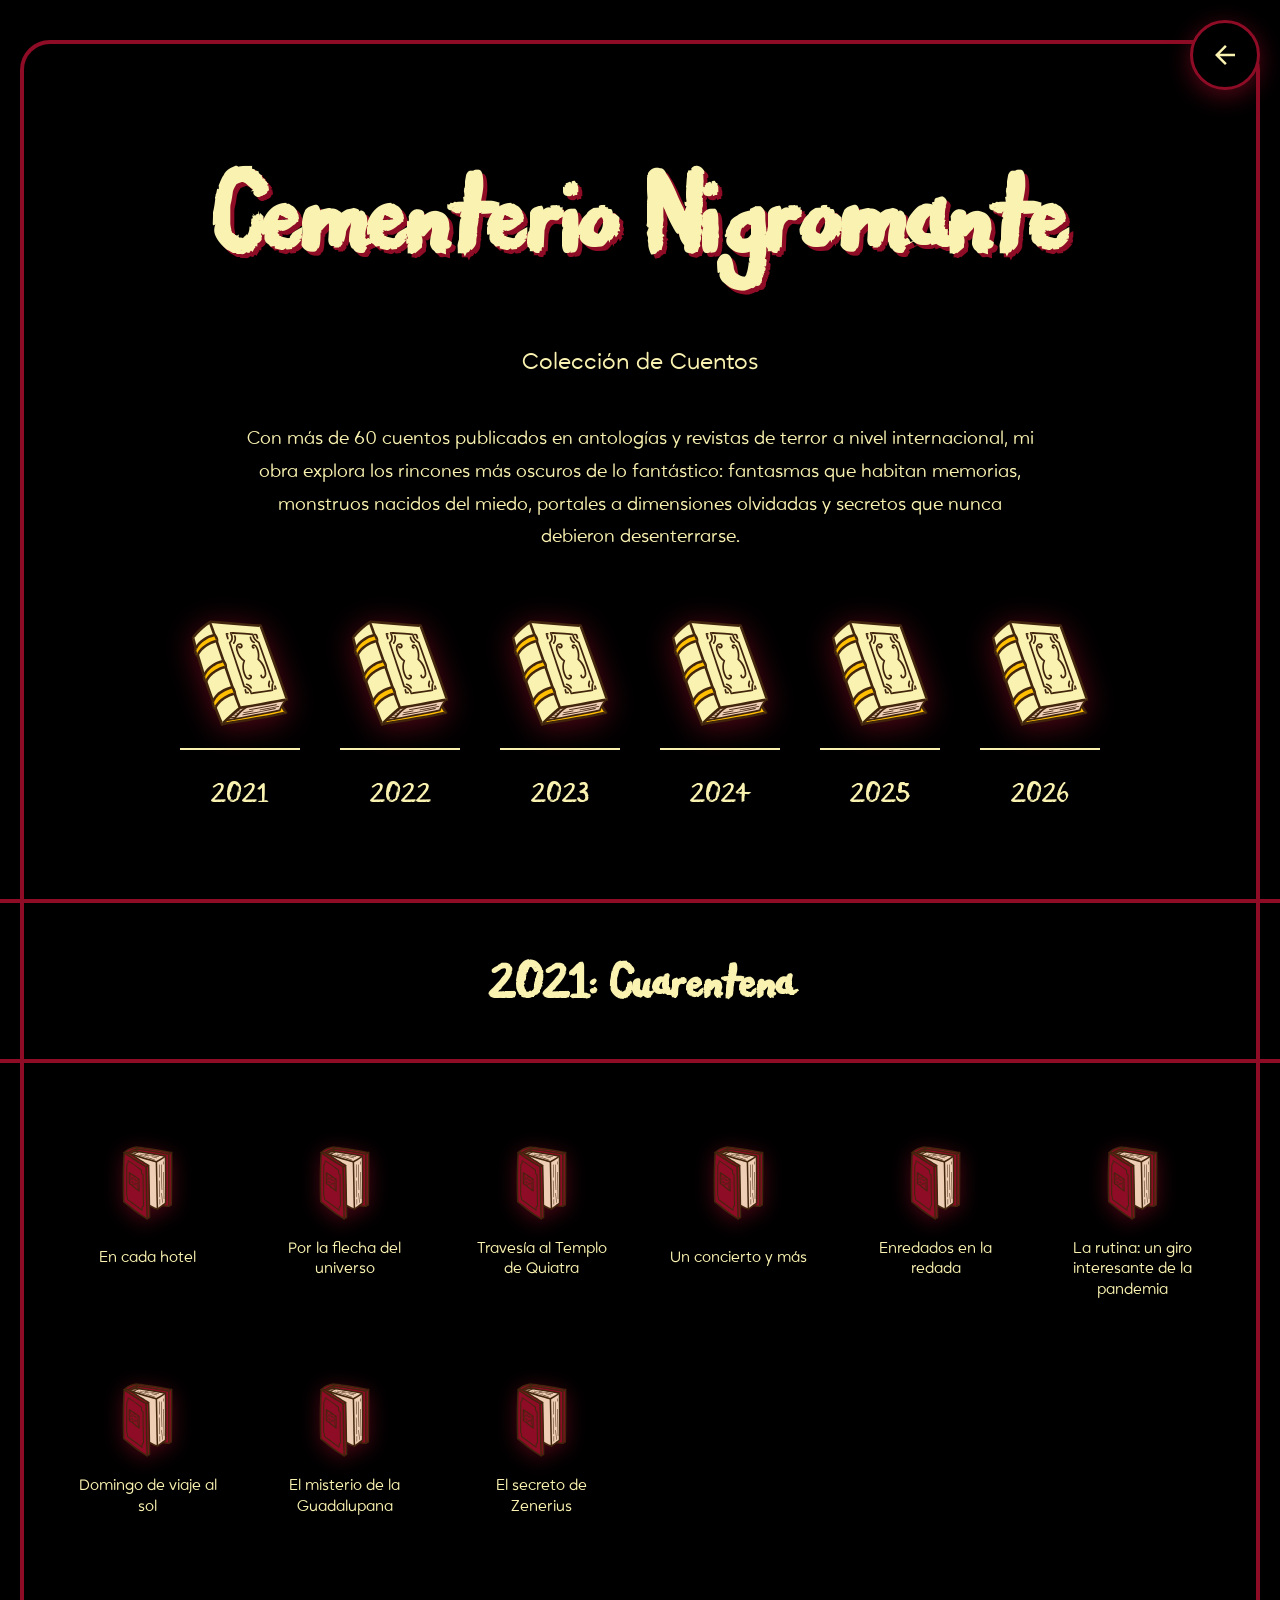
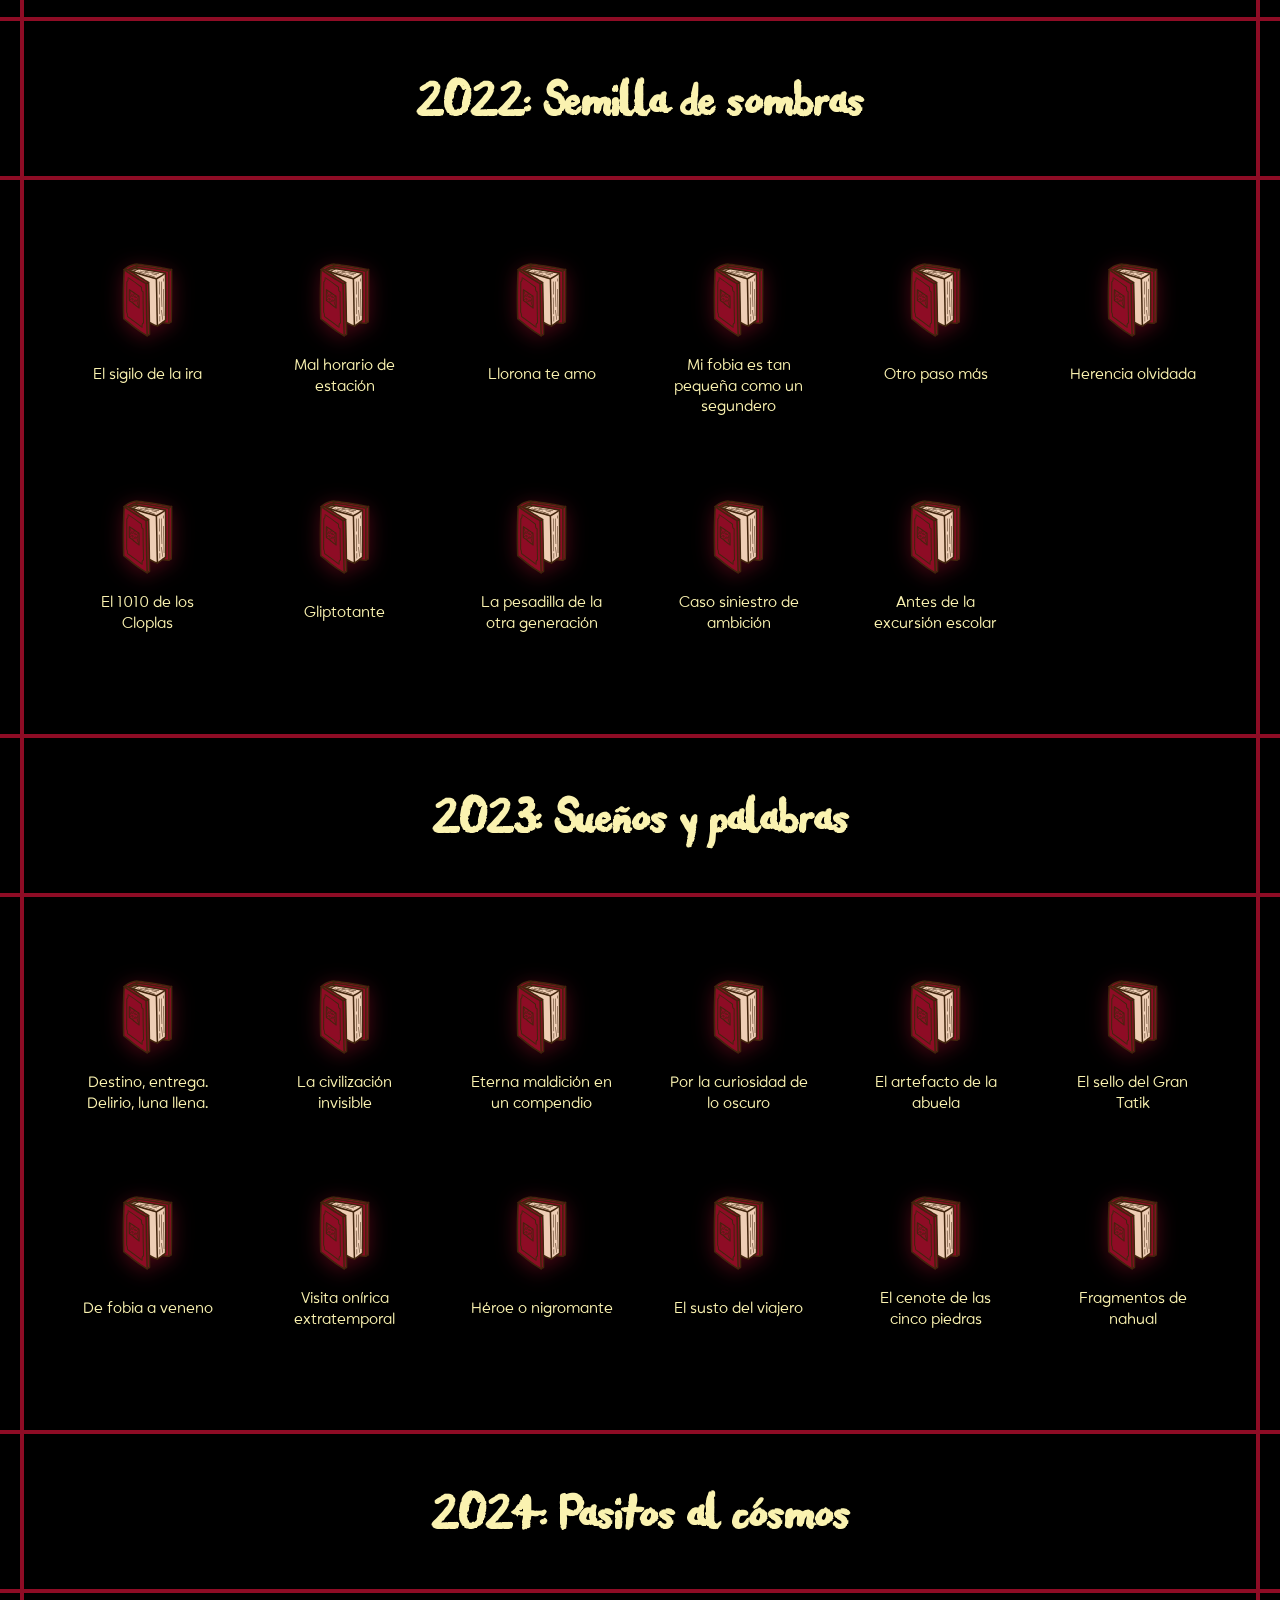
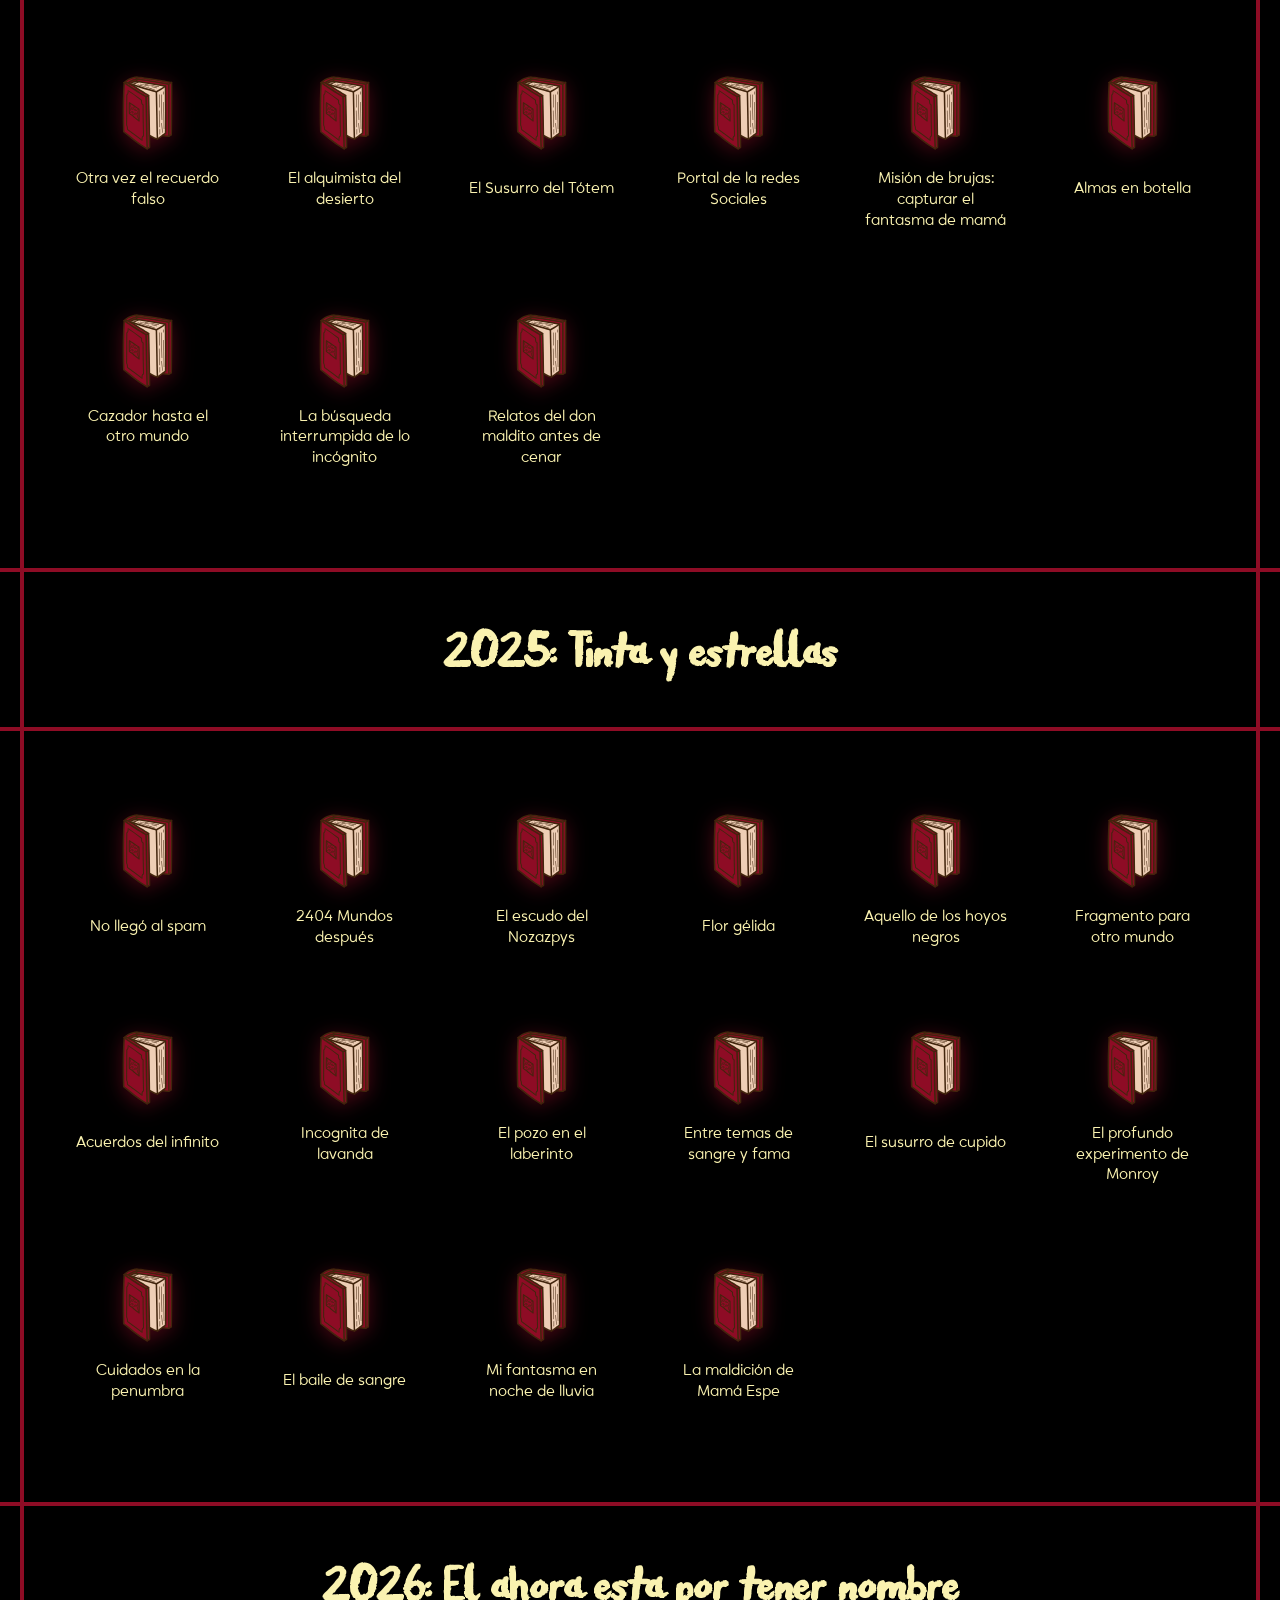
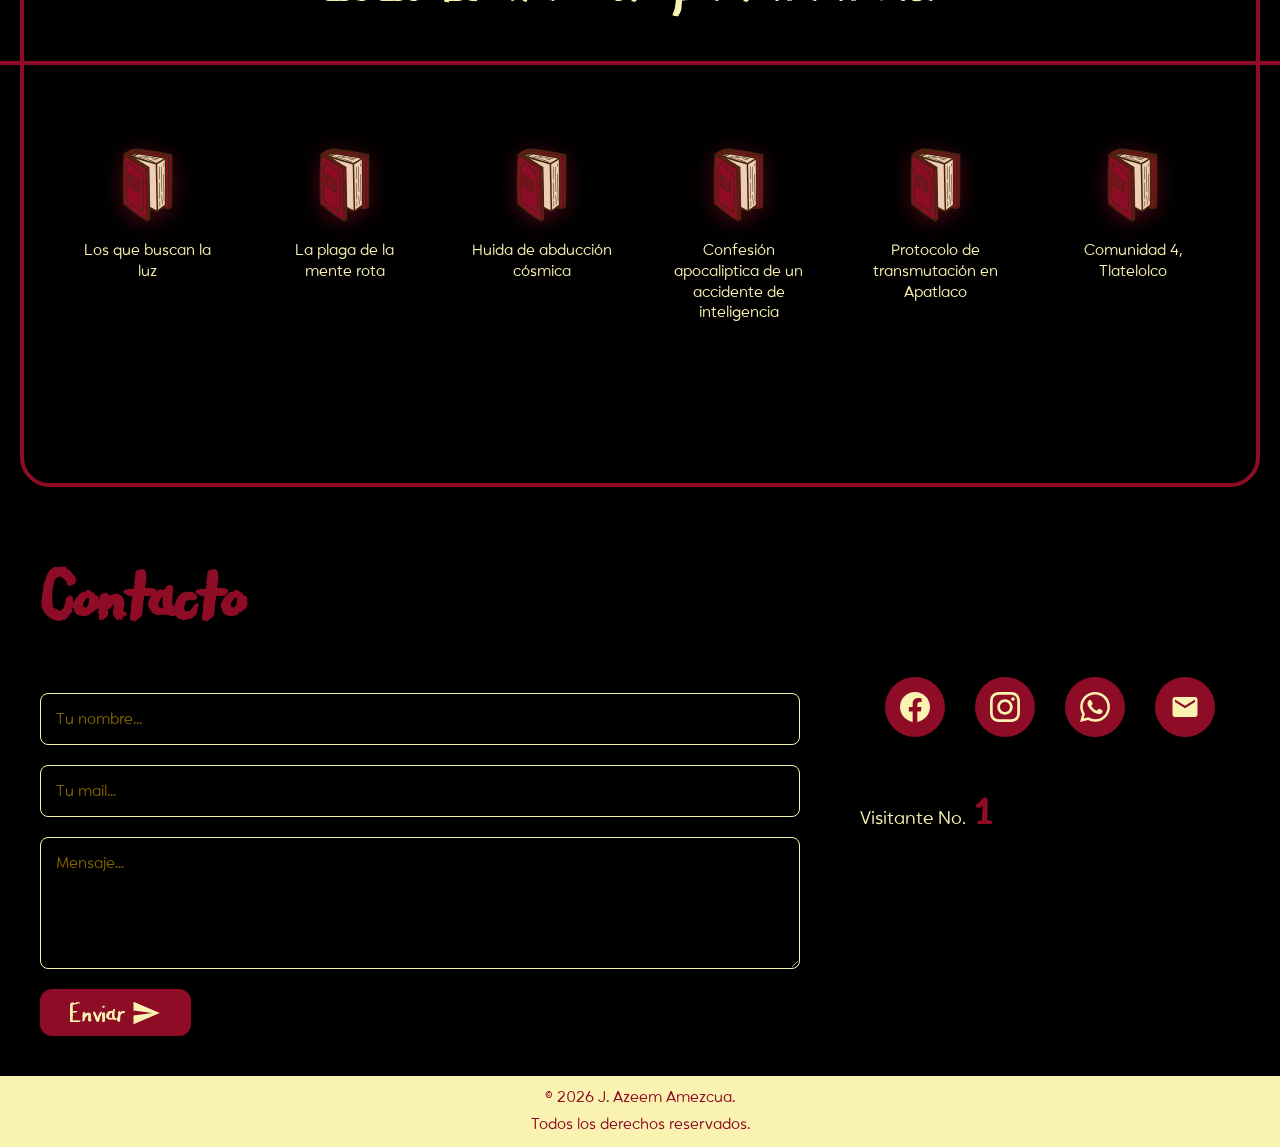
==== data/cemetery.html @ d2b7a990 "Sitio web escritor v1" ====
<!DOCTYPE html>
<html lang="es">
<head>
    <meta charset="UTF-8">
    <meta name="viewport" content="width=device-width, initial-scale=1.0">
    <meta name="description" content="Cementerio Nigromante - Colección completa de cuentos de J. Azeem Amezcua">
    <meta name="author" content="J. Azeem Amezcua">
    <meta name="keywords" content="escritor terror, ciencia ficción, literatura mexicana, cuentos de horror, Amistad Nigromante">
    <title>Cementerio Nigromante | J. Azeem Amezcua</title>
    <!-- Iconos y Favicon -->
    <link rel="icon" type="image/svg+xml" href="data/img/favicon.svg">
    <link rel="apple-touch-icon" href="data/img/apple-touch-icon.png">
    <link rel="icon" type="image/x-icon" href="data/img/favicon.ico">
    
    <!-- Mobile & Theme -->
    <meta name="theme-color" content="#8e0c25">
    <meta name="robots" content="index, follow, max-image-preview:large, max-snippet:-1, max-video-preview:-1">
    <link rel="stylesheet" href="styles.css">
</head>
<body class="cemetery-page">
    <!-- Botón volver al inicio (flotante) -->
    <a href="../index.html" class="back-home-button" title="Volver al inicio">
        <svg viewBox="0 0 24 24" width="30" height="30">
            <path d="M20 11H7.83l5.59-5.59L12 4l-8 8 8 8 1.41-1.41L7.83 13H20v-2z"/>
        </svg>
        <span class="back-home-tooltip">Volver al inicio</span>
    </a>

    <!-- Botón scroll to top -->
    <div class="scroll-to-top" id="scrollToTopCemetery">
        <svg viewBox="0 0 24 24">
            <path d="M7 14l5-5 5 5z"/>
        </svg>
    </div>

    <!-- Contenedor principal con borde -->
    <div class="cemetery-container">
        <div class="cemetery-border">
            <!-- Header del cementerio -->
            <header class="cemetery-header">
                <h1 class="cemetery-main-title">Cementerio Nigromante</h1>
                <p class="cemetery-subtitle">Colección de Cuentos</p>
                <p class="cemetery-description">
                    Con más de 60 cuentos publicados en antologías y revistas de terror a nivel internacional, 
                    mi obra explora los rincones más oscuros de lo fantástico: fantasmas que habitan memorias, 
                    monstruos nacidos del miedo, portales a dimensiones olvidadas y secretos que nunca debieron desenterrarse.
                </p>

                <!-- Navegación por años -->
                <nav class="cemetery-year-nav">
                    <a href="#year-2021" class="year-nav-button">
                        <img src="img/icon-book-main-cemetery.svg" alt="2021">
                        <div class="year-nav-line"></div>
                        <div class="year-nav-year">2021</div>
                    </a>
                    <a href="#year-2022" class="year-nav-button">
                        <img src="img/icon-book-main-cemetery.svg" alt="2022">
                        <div class="year-nav-line"></div>
                        <div class="year-nav-year">2022</div>
                    </a>
                    <a href="#year-2023" class="year-nav-button">
                        <img src="img/icon-book-main-cemetery.svg" alt="2023">
                        <div class="year-nav-line"></div>
                        <div class="year-nav-year">2023</div>
                    </a>
                    <a href="#year-2024" class="year-nav-button">
                        <img src="img/icon-book-main-cemetery.svg" alt="2024">
                        <div class="year-nav-line"></div>
                        <div class="year-nav-year">2024</div>
                    </a>
                    <a href="#year-2025" class="year-nav-button">
                        <img src="img/icon-book-main-cemetery.svg" alt="2025">
                        <div class="year-nav-line"></div>
                        <div class="year-nav-year">2025</div>
                    </a>
                    <a href="#year-2026" class="year-nav-button">
                        <img src="img/icon-book-main-cemetery.svg" alt="2026">
                        <div class="year-nav-line"></div>
                        <div class="year-nav-year">2026</div>
                    </a>
                </nav>
            </header>

            <!-- Contenedor de cuentos por año (se llena dinámicamente) -->
            <div id="storiesContainer"></div>
        </div>
    </div>

    <!-- Modal para mostrar detalles del cuento -->
    <div class="story-modal" id="storyModal">
        <div class="story-modal-content">
            <button class="story-modal-close" id="closeModal">&times;</button>
            
            <div class="story-modal-grid">
                <!-- Columna izquierda: Datos -->
                <div class="story-modal-left">
                    <div class="story-modal-year" id="modalYear"></div>
                    
                    <div class="story-modal-header">
                        <div class="story-modal-icon">
                            <img src="img/icon-story.svg" alt="Cuento">
                        </div>
                        <h2 class="story-modal-title" id="modalTitle"></h2>
                    </div>
                    
                    <div class="story-modal-details">
                        <div class="story-detail">
                            <span class="detail-label">Año de escritura:</span>
                            <span class="detail-value" id="modalAnioEscrito"></span>
                        </div>
                        <div class="story-detail">
                            <span class="detail-label">Año de publicación:</span>
                            <span class="detail-value" id="modalAnioPublicado"></span>
                        </div>
                        <div class="story-detail">
                            <span class="detail-label">Temas:</span>
                            <span class="detail-value" id="modalTemas"></span>
                        </div>
                        <div class="story-detail">
                            <span class="detail-label">Publicación:</span>
                            <span class="detail-value" id="modalPublicacion"></span>
                        </div>
                        <div class="story-detail">
                            <span class="detail-label">Editorial:</span>
                            <span class="detail-value" id="modalEditorial"></span>
                        </div>
                        <div class="story-detail">
                            <span class="detail-label">Tipo:</span>
                            <span class="detail-value" id="modalTipo"></span>
                        </div>
                    </div>

                    <div class="story-buttons-container">
                        <button class="story-download-button" id="modalDownloadButton">
                            Bajar y leer
                        </button>
                        <a href="#" class="story-link-button" id="modalLinkButton" target="_blank" rel="noopener">
                            <svg viewBox="0 0 24 24">
                                <path d="M19 19H5V5h7V3H5a2 2 0 00-2 2v14a2 2 0 002 2h14c1.1 0 2-.9 2-2v-7h-2v7zM14 3v2h3.59l-9.83 9.83l1.41 1.41L19 6.41V10h2V3h-7z"/>
                            </svg>
                        </a>
                    </div>
                </div>

                <!-- Columna derecha: Portada -->
                <div class="story-modal-right">
                    <img id="modalPortada" src="" alt="Portada" class="story-modal-cover">
                </div>
            </div>
        </div>
    </div>

    <!-- FOOTER (copiado del index) -->
    <footer class="section-footer">
        <div class="footer-content">
            <!-- Formulario de contacto -->
            <div>
                <h3 class="footer-title">Contacto</h3>
                <form class="contact-form" id="contactForm">
                    <div class="form-group">
                        <input type="text" id="name" name="name" placeholder="Tu nombre..." required>
                    </div>
                    <div class="form-group">
                        <input type="email" id="email" name="email" placeholder="Tu mail..." required>
                    </div>
                    <div class="form-group">
                        <textarea id="message" name="message" rows="5" placeholder="Mensaje..." required></textarea>
                    </div>
                    <button type="submit" class="submit-button">
                        Enviar
                        <svg viewBox="0 0 24 24">
                            <path d="M2 21l21-9L2 3v7l15 2-15 2v7z"/>
                        </svg>
                    </button>
                </form>
            </div>

            <!-- Redes sociales y contador -->
            <div>
                <div class="footer-socials">
                    <a href="https://www.facebook.com/jazeem.art" target="_blank" rel="noopener" class="social-link">
                        <svg viewBox="0 0 24 24">
                            <path d="M24 12.073c0-6.627-5.373-12-12-12s-12 5.373-12 12c0 5.99 4.388 10.954 10.125 11.854v-8.385H7.078v-3.47h3.047V9.43c0-3.007 1.792-4.669 4.533-4.669 1.312 0 2.686.235 2.686.235v2.953H15.83c-1.491 0-1.956.925-1.956 1.874v2.25h3.328l-.532 3.47h-2.796v8.385C19.612 23.027 24 18.062 24 12.073z"/>
                        </svg>
                    </a>
                    <a href="https://www.instagram.com/jazeem_amezcua/" target="_blank" rel="noopener" class="social-link">
                        <svg viewBox="0 0 24 24">
                            <path d="M12 2.163c3.204 0 3.584.012 4.85.07 3.252.148 4.771 1.691 4.919 4.919.058 1.265.069 1.645.069 4.849 0 3.205-.012 3.584-.069 4.849-.149 3.225-1.664 4.771-4.919 4.919-1.266.058-1.644.07-4.85.07-3.204 0-3.584-.012-4.849-.07-3.26-.149-4.771-1.699-4.919-4.92-.058-1.265-.07-1.644-.07-4.849 0-3.204.013-3.583.07-4.849.149-3.227 1.664-4.771 4.919-4.919 1.266-.057 1.645-.069 4.849-.069zm0-2.163c-3.259 0-3.667.014-4.947.072-4.358.2-6.78 2.618-6.98 6.98-.059 1.281-.073 1.689-.073 4.948 0 3.259.014 3.668.072 4.948.2 4.358 2.618 6.78 6.98 6.98 1.281.058 1.689.072 4.948.072 3.259 0 3.668-.014 4.948-.072 4.354-.2 6.782-2.618 6.979-6.98.059-1.28.073-1.689.073-4.948 0-3.259-.014-3.667-.072-4.947-.196-4.354-2.617-6.78-6.979-6.98-1.281-.059-1.69-.073-4.949-.073zm0 5.838c-3.403 0-6.162 2.759-6.162 6.162s2.759 6.163 6.162 6.163 6.162-2.759 6.162-6.163c0-3.403-2.759-6.162-6.162-6.162zm0 10.162c-2.209 0-4-1.79-4-4 0-2.209 1.791-4 4-4s4 1.791 4 4c0 2.21-1.791 4-4 4zm6.406-11.845c-.796 0-1.441.645-1.441 1.44s.645 1.44 1.441 1.44c.795 0 1.439-.645 1.439-1.44s-.644-1.44-1.439-1.44z"/>
                        </svg>
                    </a>
                    <a href="https://wa.me/525541871885" target="_blank" rel="noopener" class="social-link">
                        <svg viewBox="0 0 24 24">
                            <path d="M17.472 14.382c-.297-.149-1.758-.867-2.03-.967-.273-.099-.471-.148-.67.15-.197.297-.767.966-.94 1.164-.173.199-.347.223-.644.075-.297-.15-1.255-.463-2.39-1.475-.883-.788-1.48-1.761-1.653-2.059-.173-.297-.018-.458.13-.606.134-.133.298-.347.446-.52.149-.174.198-.298.298-.497.099-.198.05-.371-.025-.52-.075-.149-.669-1.612-.916-2.207-.242-.579-.487-.5-.669-.51-.173-.008-.371-.01-.57-.01-.198 0-.52.074-.792.372-.272.297-1.04 1.016-1.04 2.479 0 1.462 1.065 2.875 1.213 3.074.149.198 2.096 3.2 5.077 4.487.709.306 1.262.489 1.694.625.712.227 1.36.195 1.871.118.571-.085 1.758-.719 2.006-1.413.248-.694.248-1.289.173-1.413-.074-.124-.272-.198-.57-.347m-5.421 7.403h-.004a9.87 9.87 0 01-5.031-1.378l-.361-.214-3.741.982.998-3.648-.235-.374a9.86 9.86 0 01-1.51-5.26c.001-5.45 4.436-9.884 9.888-9.884 2.64 0 5.122 1.03 6.988 2.898a9.825 9.825 0 012.893 6.994c-.003 5.45-4.437 9.884-9.885 9.884m8.413-18.297A11.815 11.815 0 0012.05 0C5.495 0 .16 5.335.157 11.892c0 2.096.547 4.142 1.588 5.945L.057 24l6.305-1.654a11.882 11.882 0 005.683 1.448h.005c6.554 0 11.89-5.335 11.893-11.893a11.821 11.821 0 00-3.48-8.413Z"/>
                        </svg>
                    </a>
                    <a href="mailto:jazeem.amezcua@gmail.com" class="social-link">
                        <svg viewBox="0 0 24 24">
                            <path d="M20 4H4c-1.1 0-1.99.9-1.99 2L2 18c0 1.1.9 2 2 2h16c1.1 0 2-.9 2-2V6c0-1.1-.9-2-2-2zm0 4l-8 5-8-5V6l8 5 8-5v2z"/>
                        </svg>
                    </a>
                </div>
                
                <!-- Contador de visitantes -->
                <div class="visitor-counter">
                    <span class="visitor-label">Visitante No.</span>
                    <span class="visitor-count" id="visitorCount">0</span>
                </div>
            </div>
        </div>

        <!-- Copyright -->
        <div class="footer-bottom">
            <p>&copy; 2026 J. Azeem Amezcua. <br> Todos los derechos reservados.</p>
        </div>
    </footer>

    <!-- Scripts -->
    <script src="js/script.js"></script>
</body>
</html>
---- data/styles.css ----
/* ============================================
   FUENTES PERSONALIZADAS
   ============================================ */
@font-face {
    font-family: 'Nomad';
    src: url('fnt/Nomad.woff') format('woff');
    font-weight: normal;
    font-style: normal;
    font-display: swap;
}

@font-face {
    font-family: 'Noche';
    src: url('fnt/Noche-Regular.woff') format('woff');
    font-weight: 400;
    font-style: normal;
    font-display: swap;
}

@font-face {
    font-family: 'Noche';
    src: url('fnt/Noche-Bold.woff') format('woff');
    font-weight: 700;
    font-style: normal;
    font-display: swap;
}

/* ============================================
   VARIABLES CSS
   ============================================ */
:root {
    /* Colores principales */
    --color-rojo: #8e0c25;
    /* --color-amarillo: #ffbf00; */
    --color-amarillo: #faf2b0;
    --color-hueso: #faf2b0;
    --color-negro: #000000;
    --color-blanco: #ffffff;
    
    /* Fuentes */
    --font-titulo: 'Nomad', serif;
    --font-texto: 'Noche', serif;
    
    /* Sombras */
    --sombra-texto-titulo: 4px 4px 0 var(--color-rojo);
    --sombra-caja: 0 8px 30px rgba(142, 12, 37, 0.5);
    --sombra-caja-fuerte: 0 12px 40px rgba(142, 12, 37, 0.8);
    
    /* Transiciones */
    --transition-smooth: all 0.4s cubic-bezier(0.4, 0, 0.2, 1);
    --transition-bounce: all 0.6s cubic-bezier(0.68, -0.55, 0.265, 1.55);
}

/* ============================================
   RESET Y BASE
   ============================================ */
* {
    margin: 0;
    padding: 0;
    box-sizing: border-box;
}

html {
    scroll-behavior: smooth;
    overflow-x: hidden;
}

body {
    font-family: var(--font-texto);
    font-weight: 400;
    color: var(--color-hueso);
    line-height: 1.7;
    overflow-x: hidden;
    position: relative;
    background-color: var(--color-negro);
}

::selection {
    background-color: var(--color-rojo);
    color: var(--color-amarillo);
}

/* ============================================
   FRANJAS BLUR SUPERIORES E INFERIORES
   ============================================ */
.blur-strip-top,
.blur-strip-bottom {
    position: fixed;
    left: 0;
    width: 100%;
    height: 8px;
    background: linear-gradient(180deg, var(--color-rojo) 0%, transparent 100%);
    z-index: 9999;
    pointer-events: none;
    filter: blur(3px);
}

.blur-strip-top {
    top: 0;
}

.blur-strip-bottom {
    bottom: 0;
    background: linear-gradient(0deg, var(--color-rojo) 0%, transparent 100%);
}

/* ============================================
   MENÚ FLOTANTE - BOTÓN LIBRO
   ============================================ */
.menu-toggle {
    position: fixed;
    top: 20px;
    right: 20px;
    width: 70px;
    height: 70px;
    background-color: var(--color-negro);
    border: 3px solid var(--color-rojo);
    border-radius: 50%;
    display: flex;
    align-items: center;
    justify-content: center;
    cursor: pointer;
    z-index: 10001;
    box-shadow: 0 6px 25px rgba(142, 12, 37, 0.6);
    transition: var(--transition-smooth);
}

.menu-toggle:hover {
    transform: scale(1.1) rotate(10deg);
    box-shadow: 0 10px 35px rgba(142, 12, 37, 0.9);
}

.menu-toggle img {
    width: 45px;
    height: 45px;
    object-fit: contain;
}

/* ============================================
   MENÚ DESPLEGABLE - HORIZONTAL
   ============================================ */
.menu-nav {
    position: fixed;
    top: 10px;
    right: -100%;
    height: auto;
    /* background-color: rgba(255, 191, 0, 0.6); */
    background-color: var(--color-hueso);
    border-radius: 1rem 0 0 1rem;
    border: .2rem solid var(--color-negro);
    border-right-color: var(--color-hueso);
    backdrop-filter: blur(10px);
    -webkit-backdrop-filter: blur(10px);
    z-index: 10000;
    padding: 0px 100px 0px 40px;
    transition: right 0.5s cubic-bezier(0.68, -0.55, 0.265, 1.55);
}

.menu-nav.active {
    right: 0;
}

.menu-items {
    display: flex;
    flex-direction: row;
    align-items: center;
    gap: 40px;
}

.menu-item {
    display: flex;
    align-items: center;
    gap: 15px;
    padding: 8px 0 0px 0;
    text-decoration: none;
    color: var(--color-rojo);
    font-family: var(--font-titulo);
    font-size: 1.4rem;
    border-bottom: 5px solid transparent;
    border-right: 5px solid transparent;
    transition: var(--transition-smooth);
}

.menu-item:hover {
    transform: translateY(-3px);
    border-bottom-color: var(--color-negro);
}

.menu-item.active {
    border-bottom-color: var(--color-negro);
    border-right-color: var(--color-negro);
    color: var(--color-negro);
    font-weight: bold;
    /* background-color: rgba(216, 203, 165, 0.6); */
}

.menu-text {
    order: 1;
    max-width: 50px;
    line-height: 1;
}

.menu-icon {
    order: 2;
    width: 50px;
    height: 80px;
    object-fit: contain;
}

/* ============================================
   SECCIONES BASE
   ============================================ */
.section {
    min-height: 100vh;
    position: relative;
    display: flex;
    align-items: center;
    justify-content: center;
    background-image: url(img/index-bg.jpg);
    background-repeat: no-repeat;
    background-size: cover;
    background-position: center;
}

.section-border {
    max-width: 1400px;
    width: calc(100% - 80px);
    min-height: calc(100vh - 80px);
    margin: 0 auto;
    border: 4px solid var(--color-rojo);
    border-radius: 30px;
    padding: 60px 40px;
    position: relative;
    background-color: transparent;
}

.section-content {
    max-width: 1400px;
    margin: 0 auto;
    position: relative;
    z-index: 10;
}

/* ============================================
   SECCIÓN 1: HOME
   ============================================ */
.section-home {
    background-image: url('img/home-bg.png');
    background-size: cover;
    background-position: center;
    background-attachment: fixed;
}


.home-content {
    display: flex;
    align-items: center;
    justify-content: center;
    gap: 40px;
    width: 100%;
    margin-top: 8%;
}

/* Tarjeta giratoria */
.flip-card {
    perspective: 1000px;
    width: 400px;
    height: 550px;
}

.flip-card-inner {
    position: relative;
    width: 100%;
    height: 100%;
    transition: transform 0.8s;
    transform-style: preserve-3d;
}

.flip-card:hover .flip-card-inner,
.flip-card-inner.flipped {
    transform: rotateY(180deg);
}

.flip-card-front,
.flip-card-back {
    position: absolute;
    width: 100%;
    height: 100%;
    backface-visibility: hidden;
    border: 5px solid var(--color-amarillo);
    border-radius: 15px;
    overflow: hidden;
    box-shadow: var(--sombra-caja-fuerte);
}

.flip-card-front {
    background-color: var(--color-negro);
    transform: rotate(-5deg);
}

.flip-card-front img {
    width: 100%;
    height: 100%;
    object-fit: cover;
}

.flip-card-back {
    background-color: var(--color-rojo);
    transform: rotateY(180deg) rotate(5deg);
    padding: 40px 30px;
    display: flex;
    align-items: center;
    justify-content: center;
}

.bio-text {
    color: var(--color-hueso);
    font-size: 1rem;
    line-height: 1.6;
    text-align: justify;
}

/* Texto nombre y título */
.home-title-container {
    display: flex;
    flex-direction: column;
    align-items: flex-start;
    gap: 20px;
}

.home-name {
    font-family: var(--font-titulo);
    font-size: 5rem;
    color: var(--color-amarillo);
    text-shadow: var(--sombra-texto-titulo);
    line-height: 1.1;
}

.home-subtitle {
    font-family: var(--font-titulo);
    font-size: 2.5rem;
    color: var(--color-amarillo);
    text-shadow: var(--sombra-texto-titulo);
}

/* Eslogan - FIJO en la esquina inferior derecha */
.home-tagline {
    font-family: var(--font-texto);
    font-style: italic;
    font-size: 1.4rem;
    font-weight: 400;
    color: var(--color-hueso);
    margin-top: 20px;
    text-shadow: 2px 2px 4px rgba(0, 0, 0, 0.8);
}

/* Máquina que huye del cursor */
.fleeing-machine {
    position: absolute;
    width: 80px;
    height: 80px;
    transition: all 0.15s ease-out;
    pointer-events: all;
    z-index: 5;
    cursor: not-allowed;
}

.fleeing-machine img {
    width: 100%;
    height: 100%;
    object-fit: contain;
    pointer-events: none;
}

/* ============================================
   SECCIÓN 2: AMISTAD NIGROMANTE
   ============================================ */
.section-amistad {
    background-color: var(--color-hueso);
    background-image: none;
}

.amistad-content {
    display: grid;
    grid-template-columns: 1fr 1fr;
    gap: 60px;
    align-items: center;
    min-height: calc(100vh - 200px);
}

.amistad-left {
    display: flex;
    flex-direction: column;
    gap: 30px;
    align-items: flex-start;
}

.amistad-logo {
    width: 100%;
    max-width: 800px;
}

.amistad-text {
    color: var(--color-negro);
    font-size: 1.2rem;
    line-height: 1.7;
    text-align: justify;
}

.amistad-lebri {
    width: 200px;
    align-self: center;
}

.amistad-right {
    display: flex;
    justify-content: center;
    align-items: center;
}

.amistad-book {
    width: 100%;
    max-width: 650px;
    animation: bounce 3s ease-in-out infinite;
}

@keyframes bounce {
    0%, 100% { transform: translateY(0); }
    50% { transform: translateY(-20px); }
}

/* ============================================
   MICRO-SECCIONES: FRASES CON EFECTO PINCELADA
   ============================================ */
.phrase-section {
    margin: 0px 0 0 0;
    padding: 0;
    background-color: var(--color-rojo);
    min-height: 100px;
    position: relative;
    overflow: hidden;
    width: 100vw;
    margin-left: calc(-50vw + 50%);
    /* Efecto de pincelada más quebrado y agresivo */
    /* clip-path: polygon(
        0% 8%, 1% 2%, 3% 12%, 5% 0%, 7% 10%, 9% 3%, 12% 15%, 15% 1%, 
        18% 11%, 21% 4%, 24% 14%, 27% 2%, 30% 9%, 33% 5%, 36% 13%, 39% 1%,
        42% 10%, 45% 3%, 48% 12%, 51% 0%, 54% 11%, 57% 4%, 60% 14%, 63% 2%,
        66% 9%, 69% 5%, 72% 13%, 75% 1%, 78% 10%, 81% 4%, 84% 12%, 87% 2%,
        90% 11%, 93% 3%, 96% 13%, 98% 1%, 99% 8%, 100% 5%,
        
        100% 92%, 99% 98%, 97% 88%, 95% 100%, 93% 90%, 91% 97%, 88% 85%, 85% 99%,
        82% 89%, 79% 96%, 76% 86%, 73% 98%, 70% 91%, 67% 95%, 64% 87%, 61% 99%,
        58% 90%, 55% 97%, 52% 88%, 49% 100%, 46% 89%, 43% 96%, 40% 86%, 37% 98%,
        34% 91%, 31% 95%, 28% 87%, 25% 99%, 22% 90%, 19% 96%, 16% 88%, 13% 98%,
        10% 89%, 7% 97%, 4% 87%, 2% 99%, 1% 92%, 0% 95%
    ); */
}

.phrase-content {
    padding: 2rem 0;
    display: grid;
    grid-template-columns: 80% auto 20%;
    gap: 20px;
    align-items: center;
    max-width: 1000px;
    margin: 0 auto;
}

.phrase-text {
    font-family: var(--font-texto);
    font-style: italic;
    font-size: 1.2rem;
    color: var(--color-amarillo);
    text-align: left;
    line-height: 1.7;
}

/* Divisor con línea de puntos */
.phrase-divider {
    width: 2px;
    height: 100%;
    min-height: 80px;
    background-image: repeating-linear-gradient(
        to bottom,
        var(--color-negro),
        var(--color-negro) 4px,
        transparent 4px,
        transparent 8px
    );
}

.phrase-source {
    text-align: right;
    font-family: var(--font-texto);
    font-size: 1rem;
    color: var(--color-amarillo);
}

.phrase-story {
    font-weight: 700;
    font-size: 1.1rem;
    margin-bottom: 5px;
}

.phrase-publication {
    font-size: 0.95rem;
    opacity: 0.9;
}

/* ============================================
   SECCIÓN 3: CEMENTERIO NIGROMANTE
   ============================================ */
.section-cemetery {
    background-color: var(--color-negro);
}

.cemetery-title {
    font-family: var(--font-titulo);
    font-size: 8rem;
    color: var(--color-amarillo);
    text-shadow: var(--sombra-texto-titulo);
    text-align: center;
    margin-bottom: 40px;
}

.cemetery-description {
    color: var(--color-hueso);
    font-size: 1.2rem;
    text-align: center;
    margin-bottom: 60px;
    max-width: 800px;
    margin-left: auto;
    margin-right: auto;
}

.cemetery-buttons {
    display: flex;
    flex-wrap: wrap;
    justify-content: center;
    gap: 40px;
    max-width: 1300px;
    margin: 0 auto;
}

.cemetery-button {
    display: flex;
    flex-direction: column;
    align-items: center;
    gap: 15px;
    padding: 0;
    background-color: transparent;
    border: none;
    text-decoration: none;
    transition: var(--transition-bounce);
    cursor: pointer;
}

.cemetery-button:hover {
    transform: translateY(-15px) scale(1.1);
}

.cemetery-button img {
    width: 120px;
    height: 120px;
    object-fit: contain;
    filter: drop-shadow(0 4px 15px rgba(142, 12, 37, 0.6));
    transition: var(--transition-smooth);
}

.cemetery-button:hover img {
    filter: drop-shadow(0 8px 30px rgba(142, 12, 37, 0.9));
}

.cemetery-button-line {
    width: 100%;
    height: 2px;
    background-color: var(--color-hueso);
}

.cemetery-button-year {
    font-family: var(--font-titulo);
    font-size: 2rem;
    color: var(--color-hueso);
}

/* ============================================
   SECCIÓN 4: LECTOR INEFABLE
   ============================================ */
.section-lector {
    background-color: var(--color-negro);
}

.lector-content {
    display: grid;
    grid-template-columns: 1fr 1fr;
    gap: 80px;
    align-items: center;
    min-height: calc(100vh - 200px);
}

.lector-left {
    display: flex;
    flex-direction: column;
    gap: 30px;
}

.lector-title {
    font-family: var(--font-titulo);
    font-size: 6rem;
    color: var(--color-amarillo);
    text-shadow: var(--sombra-texto-titulo);
}

.lector-text {
    color: var(--color-hueso);
    font-size: 1.2rem;
    line-height: 1.7;
}

.lector-button {
    display: flex;
    align-items: center;
    justify-content: center;
    padding: 0px;
    background-color: var(--color-amarillo);
    border: 3px solid var(--color-rojo);
    border-radius: 10px;
    color: var(--color-rojo);
    font-family: var(--font-titulo);
    font-size: 3rem;
    text-decoration: none;
    transition: var(--transition-bounce);
    cursor: pointer;
    width: 100%;
}

.lector-button:hover {
    transform: translateY(-5px) scale(1.05);
    box-shadow: var(--sombra-caja-fuerte);
}

/* Rompecabezas */
.puzzle-container {
    width: 100%;
    max-width: 550px;
    aspect-ratio: 1;
    position: relative;
    border-top: 5px solid var(--color-amarillo);
    border-bottom: 5px solid var(--color-amarillo);
    background-color: rgba(0, 0, 0, 0.5);
    box-shadow: var(--sombra-caja);
    margin: 0 auto;
}

.puzzle-piece {
    position: absolute;
    cursor: move;
    transition: transform 0.3s ease;
}

.puzzle-piece:hover {
    transform: scale(1.05);
    z-index: 100;
}

.puzzle-piece.correct {
    cursor: default;
    animation: piecePlaced 0.5s ease;
}

/* Botón de reinicio del puzzle */
.puzzle-reset-button {
    position: absolute;
    bottom: 10px;
    right: 10px;
    width: 50px;
    height: 50px;
    background-color: var(--color-amarillo);
    border: 3px solid var(--color-rojo);
    border-radius: 50%;
    display: flex;
    align-items: center;
    justify-content: center;
    cursor: pointer;
    z-index: 3000;
    transition: var(--transition-bounce);
    box-shadow: 0 4px 15px rgba(0, 0, 0, 0.3);
}

.puzzle-reset-button:hover {
    transform: scale(1.1) rotate(180deg);
    box-shadow: 0 6px 25px rgba(142, 12, 37, 0.6);
}

.puzzle-reset-button svg {
    color: var(--color-rojo);
}

@keyframes piecePlaced {
    0% { filter: brightness(1); }
    50% { filter: brightness(1.5) drop-shadow(0 0 15px var(--color-amarillo)); }
    100% { filter: brightness(1); }
}

/* ============================================
   SECCIÓN 5: GALERÍA DE HORRORES
   ============================================ */
.section-galeria {
    background-color: var(--color-negro);
}

.galeria-title {
    font-family: var(--font-titulo);
    font-size: 8rem;
    color: var(--color-amarillo);
    text-shadow: var(--sombra-texto-titulo);
    text-align: center;
    margin-bottom: 20px;
}

.galeria-subtitle {
    color: var(--color-hueso);
    font-size: 1.1rem;
    text-align: center;
    margin-bottom: 2rem;
}

.slider-container {
    position: relative;
    max-width: 1000px;
    margin: 0 auto;
    padding: 0 80px;
}

.slider-wrapper {
    overflow: hidden;
    border-radius: 15px;
}

.slider-track {
    display: flex;
    transition: transform 0.6s cubic-bezier(0.68, -0.55, 0.265, 1.55);
}

.slide {
    min-width: 100%;
    background-color: var(--color-hueso);
    border: 5px solid var(--color-amarillo);
    border-radius: 15px;
    padding: 50px;
    display: grid;
    grid-template-columns: 1fr 1fr;
    gap: 40px;
    align-items: center;
    position: relative;
}

.slide-left h3 {
    font-family: var(--font-titulo);
    font-size: 2rem;
    color: var(--color-rojo);
    margin-bottom: 10px;
}

.slide-left .slide-author {
    font-size: 1.1rem;
    color: var(--color-negro);
    font-style: italic;
    margin-bottom: 20px;
}

.slide-left .slide-opinion {
    color: var(--color-negro);
    font-size: 1.1rem;
    line-height: 1.6;
}

.slide-right {
    display: flex;
    justify-content: center;
    align-items: center;
}

.slide-image {
    max-width: 300px;
    animation: bounce 3s ease-in-out infinite;
}

.slider-icon {
    position: absolute;
    bottom: -50px;
    left: 50%;
    transform: translateX(-50%);
    width: auto;
    height: 150px;
}

.slider-button {
    position: absolute;
    top: 50%;
    transform: translateY(-50%);
    width: 50px;
    height: 50px;
    background-color: var(--color-rojo);
    border: 3px solid var(--color-amarillo);
    border-radius: 50%;
    display: flex;
    align-items: center;
    justify-content: center;
    cursor: pointer;
    transition: var(--transition-smooth);
    z-index: 10;
}

.slider-button:hover {
    transform: translateY(-50%) scale(1.1);
    box-shadow: var(--sombra-caja);
}

.slider-prev {
    left: 0;
}

.slider-next {
    right: 0;
}

.slider-button svg {
    width: 24px;
    height: 24px;
    fill: var(--color-amarillo);
}

/* ============================================
   SECCIÓN 6: FOOTER / CONTACTO
   ============================================ */
.section-footer {
    background-color: var(--color-negro);
    border: none;
    border-radius: 0;
    margin: 0;
    padding: 0px 20px 0;
    min-height: auto;
    position: relative;
}

/* .section-footer::before {
    content: '';
    position: absolute;
    top: 0;
    left: 0;
    right: 0;
    height: 60px;
    background: var(--color-rojo);
    clip-path: polygon(0 0, 100% 0, 100% 100%, 95% 80%, 90% 100%, 85% 70%, 80% 100%, 75% 85%, 70% 100%, 65% 75%, 60% 100%, 55% 80%, 50% 100%, 45% 75%, 40% 100%, 35% 85%, 30% 100%, 25% 70%, 20% 100%, 15% 80%, 10% 100%, 5% 85%, 0 100%);
} */

.footer-content {
    max-width: 1200px;
    margin: 0 auto;
    display: grid;
    grid-template-columns: 2fr 1fr;
    gap: 60px;
    padding-bottom: 40px;
}

.footer-title {
    font-family: var(--font-titulo);
    font-size: 5rem;
    color: var(--color-rojo);
    margin-bottom: 30px;
}

/* Formulario */
.contact-form {
    display: flex;
    flex-direction: column;
    gap: 20px;
}

.form-group {
    display: flex;
    flex-direction: column;
    gap: 8px;
}

.form-group input,
.form-group textarea {
    padding: 15px;
    border: 1px solid var(--color-hueso);
    border-radius: 8px;
    font-family: var(--font-texto);
    font-size: 1rem;
    background-color: var(--color-negro);
    color: var(--color-amarillo);
    transition: var(--transition-smooth);
}

.form-group input::placeholder,
.form-group textarea::placeholder {
    color: rgba(255, 191, 0, 0.5);
}

.form-group input:focus,
.form-group textarea:focus {
    outline: none;
    border-color: var(--color-rojo);
    box-shadow: 0 0 15px rgba(142, 12, 37, 0.5);
}

.submit-button {
    display: inline-flex;
    align-items: center;
    justify-content: center;
    gap: 5px;
    padding: 5px 30px;
    background-color: var(--color-rojo);
    border: none;
    border-radius: 12px;
    color: var(--color-hueso);
    font-family: var(--font-titulo);
    font-size: 2rem;
    cursor: pointer;
    transition: var(--transition-bounce);
    align-self: flex-start;
}

.submit-button:hover {
    transform: translateY(-3px) scale(1.05);
    box-shadow: var(--sombra-caja);
}

.submit-button svg {
    width: 30px;
    height: 30px;
    fill: var(--color-hueso);
}

/* Redes sociales */
.footer-socials {
    display: flex;
    flex-direction: row;
    gap: 30px;
    align-items: center;
    justify-content: center;
    margin-top: 150px;
}

.social-link {
    width: 60px;
    height: 60px;
    display: flex;
    align-items: center;
    justify-content: center;
    background-color: var(--color-rojo);
    border-radius: 50%;
    transition: var(--transition-bounce);
}

.social-link:hover {
    transform: scale(1.2) rotate(10deg);
    box-shadow: var(--sombra-caja);
}

.social-link svg {
    width: 30px;
    height: 30px;
    fill: var(--color-amarillo);
}

/* Contador de visitantes */
.visitor-counter {
    margin-top: 40px;
    display: flex;
    align-items: baseline;
    gap: 10px;
}

.visitor-label {
    font-family: var(--font-texto);
    font-size: 1.2rem;
    color: var(--color-hueso);
}

.visitor-count {
    font-family: var(--font-titulo);
    font-size: 2.5rem;
    color: var(--color-rojo);
    font-weight: bold;
}

/* Copyright */
.footer-bottom {
    background-color: var(--color-hueso);
    padding: .5rem 2rem;
    text-align: center;
    color: var(--color-rojo);
    font-size: 1rem;
    width: 100vw;
    margin-left: calc(-50vw + 50%);
    margin-bottom: 0;
}

/* ============================================
   BOTÓN FLOTANTE: SUBIR AL INICIO
   ============================================ */
.scroll-to-top {
    position: fixed;
    bottom: 30px;
    right: 30px;
    width: 60px;
    height: 60px;
    background-color: var(--color-rojo);
    border: 3px solid var(--color-amarillo);
    border-radius: 50%;
    display: flex;
    align-items: center;
    justify-content: center;
    cursor: pointer;
    opacity: 0;
    visibility: hidden;
    transition: var(--transition-smooth);
    z-index: 9998;
}

.scroll-to-top.visible {
    opacity: 1;
    visibility: visible;
}

.scroll-to-top:hover {
    transform: translateY(-5px) scale(1.1);
    box-shadow: var(--sombra-caja-fuerte);
}

.scroll-to-top svg {
    width: 30px;
    height: 30px;
    fill: var(--color-amarillo);
}

/* ============================================
   RESPONSIVE: TABLETS
   ============================================ */
@media (max-width: 1024px) {
    .section-border {
        width: calc(100% - 40px);
        min-height: calc(100vh - 40px);
        padding: 40px 30px;
    }
    
    .home-content {
        flex-direction: column;
        gap: 40px;
    }
    
    .flip-card {
        width: 350px;
        height: 480px;
    }
    
    .home-name {
        font-size: 4rem;
    }
    
    .home-subtitle {
        font-size: 2rem;
    }
    
    .home-tagline {
        position: static;
        text-align: center;
        margin-top: 30px;
        font-size: 1.4rem;
    }
    
    .amistad-content,
    .lector-content,
    .footer-content {
        grid-template-columns: 1fr;
    }
    
    .cemetery-buttons {
        flex-wrap: wrap;
        gap: 30px;
    }
    
    .puzzle-container {
        width: 100%;
        max-width: 400px;
        height: 400px;
        margin: 0 auto;
    }
    
    .phrase-content {
        grid-template-columns: 1fr;
        gap: 20px;
        padding: 40px 30px;
        text-align: center;
    }
    
    .phrase-divider {
        display: none;
    }
    
    .phrase-text {
        text-align: center;
    }
    
    .phrase-source {
        text-align: center;
    }
}

/* ============================================
   RESPONSIVE: MÓVILES
   ============================================ */
@media (max-width: 820px) {
    .menu-nav {
        width: 100vw;
        height: 100vh;
        top: 0;
        right: -100vw;
        padding: 120px 40px 40px;
        border-radius: 0;
        border: none;
    }
    
    .menu-items {
        flex-direction: column;
        gap: 30px;
    }
    
    .menu-item {
        font-size: 2.5rem;
    }
    
    .menu-item img {
        display: none;
    }

    .menu-text {
        max-width: 100%;
    }
    
    .menu-icon {
        width: 50px;
        height: 50px;
    }
    
    .menu-toggle {
        width: 60px;
        height: 60px;
    }
    
    .menu-toggle img {
        width: 35px;
        height: 35px;
    }
    
    .section-border {
        width: calc(100% - 30px);
        min-height: calc(100vh - 30px);
        padding: 5rem 1rem;
        border-radius: 20px;
        margin: 3rem 0;
    }
    
    .flip-card {
        width: 300px;
        height: 420px;
    }
    
    .home-name {
        font-size: 3rem;
    }

    .home-content {
        transform: none !important;
    }

    .home-title-container {
        gap: 0;
    }

    .home-subtitle {
        font-size: 1.5rem;
    }
    
    .home-tagline {
        font-size: 1.2rem;
        max-width: 100%;
    }
    
    .cemetery-title,
    .lector-title,
    .galeria-title {
        font-size: 4.5rem;
    }
    
    .cemetery-buttons {
        flex-direction: column;
        gap: 25px;
    }
    
    .cemetery-button {
        display: none;
    }

    .cemetery-mobile {
        display: flex;
    }
    
    .slider-container {
        padding: 0 0px;
    }
    
    .slide {
        grid-template-columns: 1fr;
        padding: 1rem;
        gap: 2rem;
    }

    .slide-left { width: 85%;}
    .slide-right {width: 85%;}

    .slider-wrapper {
        width: 19rem;
    }

    .footer-content {
        grid-template-columns: 1fr;
        gap: 40px;
    }
    
    .phrase-content {
        padding: 30px 25px;
    }
    
    .phrase-text {
        font-size: 1.1rem;
    }
    
    .fleeing-machine {
        display: none;
    }
    
    .puzzle-container {
        max-width: 280px;
        height: 270px;
    }

    .footer-socials {
        margin-top: 80px;
    }
}

@media (max-width: 480px) {
    .home-name {
        font-size: 2.5rem;
    }
    
    .cemetery-title,
    .lector-title,
    .galeria-title {
        font-size: 2rem;
    }
    
    .flip-card {
        width: 280px;
        height: 380px;
    }
    
    /* .slider-container {
        padding: 0 50px;
    } */
    
    .phrase-text {
        font-size: 1rem;
    }
}

/* ============================================
   CEMETERY PAGE - ESTILOS ADICIONALES
   ============================================ */

/* Página del cementerio */
.cemetery-page {
    background-color: var(--color-negro);
}

/* Botón volver al inicio (flotante superior derecha) */
.back-home-button {
    position: fixed;
    top: 20px;
    right: 20px;
    width: 70px;
    height: 70px;
    background-color: var(--color-negro);
    border: 3px solid var(--color-rojo);
    border-radius: 50%;
    display: flex;
    align-items: center;
    justify-content: center;
    cursor: pointer;
    z-index: 9999;
    box-shadow: 0 6px 25px rgba(142, 12, 37, 0.6);
    transition: var(--transition-smooth);
    text-decoration: none;
}

.back-home-button svg {
    fill: var(--color-amarillo);
}

.back-home-button:hover {
    transform: scale(1.1);
    box-shadow: 0 10px 35px rgba(142, 12, 37, 0.9);
}

.back-home-tooltip {
    position: absolute;
    right: 80px;
    background-color: var(--color-amarillo);
    color: var(--color-rojo);
    padding: 8px 15px;
    border-radius: 8px;
    font-family: var(--font-texto);
    font-size: 0.9rem;
    white-space: nowrap;
    opacity: 0;
    visibility: hidden;
    transition: var(--transition-smooth);
    pointer-events: none;
}

.back-home-button:hover .back-home-tooltip {
    opacity: 1;
    visibility: visible;
}

/* Ocultar botón cuando modal está activo */
.story-modal.active ~ .back-home-button {
    opacity: 0;
    visibility: hidden;
    pointer-events: none;
}

/* Contenedor principal del cementerio */
.cemetery-container {
    min-height: 100vh;
    padding: 40px 20px;
}

.cemetery-border {
    max-width: 1400px;
    width: 100%;
    margin: 0 auto;
    border: 4px solid var(--color-rojo);
    border-radius: 30px;
    padding: 60px 40px;
    background-color: transparent;
}

/* Header del cementerio */
.cemetery-header {
    text-align: center;
    margin-bottom: 80px;
}

.cemetery-main-title {
    font-family: var(--font-titulo);
    font-size: 8rem;
    color: var(--color-amarillo);
    text-shadow: var(--sombra-texto-titulo);
    margin-bottom: 20px;
}

.cemetery-subtitle {
    font-family: var(--font-texto);
    font-size: 1.5rem;
    color: var(--color-hueso);
    margin-bottom: 40px;
}

.cemetery-description {
    color: var(--color-hueso);
    font-size: 1.2rem;
    line-height: 1.7;
    max-width: 800px;
    margin: 0 auto 60px;
}

/* Navegación de años */
.cemetery-year-nav {
    display: flex;
    flex-wrap: wrap;
    justify-content: center;
    gap: 40px;
    max-width: 1300px;
    margin: 0 auto;
}

.year-nav-button {
    display: flex;
    flex-direction: column;
    align-items: center;
    gap: 15px;
    padding: 0;
    background-color: transparent;
    border: none;
    text-decoration: none;
    transition: var(--transition-bounce);
    cursor: pointer;
}

.year-nav-button:hover {
    transform: translateY(-15px) scale(1.1);
}

.year-nav-button img {
    width: 120px;
    height: 120px;
    object-fit: contain;
    filter: drop-shadow(0 4px 15px rgba(142, 12, 37, 0.6));
    transition: var(--transition-smooth);
}

.year-nav-button:hover img {
    filter: drop-shadow(0 8px 30px rgba(142, 12, 37, 0.9));
}

.year-nav-line {
    width: 100%;
    height: 2px;
    background-color: var(--color-hueso);
}

.year-nav-year {
    font-family: var(--font-titulo);
    font-size: 2rem;
    color: var(--color-hueso);
}

/* Sección de año */
.year-section {
    margin: 80px 0;
}

.year-section-title {
    font-family: var(--font-titulo);
    font-size: 3.5rem;
    color: var(--color-hueso);
    text-align: center;
    padding: 30px 0;
    margin: 0 0 60px 0;
    position: relative;
    width: 100vw;
    margin-left: calc(-50vw + 50%);
    border-top: 4px solid var(--color-rojo);
    border-bottom: 4px solid var(--color-rojo);
}

/* Grid de cuentos */
.stories-grid {
    display: grid;
    grid-template-columns: repeat(6, 1fr);
    gap: 40px 30px;
    margin-bottom: 60px;
}

/* Botón de cuento individual */
.story-button {
    display: flex;
    flex-direction: column;
    align-items: center;
    gap: 15px;
    padding: 20px 10px;
    background-color: transparent;
    border: none;
    cursor: pointer;
    transition: var(--transition-bounce);
    text-decoration: none;
}

.story-button:hover {
    transform: translateY(-10px) scale(1.05);
}

.story-button img {
    width: 80px;
    height: 80px;
    object-fit: contain;
    filter: drop-shadow(0 4px 10px rgba(142, 12, 37, 0.5));
    transition: var(--transition-smooth);
}

.story-button:hover img {
    filter: drop-shadow(0 6px 20px rgba(142, 12, 37, 0.8));
}

.story-title {
    font-family: var(--font-texto);
    font-size: 1rem;
    color: var(--color-hueso);
    text-align: center;
    line-height: 1.3;
    min-height: 40px;
    display: flex;
    align-items: center;
}

/* Modal del cuento */
.story-modal {
    display: none;
    position: fixed;
    z-index: 10000;
    left: 0;
    top: 0;
    width: 100%;
    height: 100%;
    background-color: rgba(0, 0, 0, 0.8);
    backdrop-filter: blur(5px);
    overflow-y: auto;
    padding: 40px 20px;
}

.story-modal.active {
    display: flex;
    align-items: center;
    justify-content: center;
}

.story-modal-content {
    background-image: url(img/story-bg.jpg);
    background-color: var(--color-hueso);
    border: 5px solid var(--color-rojo);
    border-radius: 20px;
    max-width: 1000px;
    width: 100%;
    padding: 50px;
    position: relative;
    animation: modalOpen 0.5s cubic-bezier(0.68, -0.55, 0.265, 1.55);
}

@keyframes modalOpen {
    from {
        transform: scale(0.8);
        opacity: 0;
    }
    to {
        transform: scale(1);
        opacity: 1;
    }
}

.story-modal-close {
    position: absolute;
    top: 20px;
    right: 20px;
    width: 50px;
    height: 50px;
    background-color: var(--color-rojo);
    border: 3px solid var(--color-negro);
    border-radius: 50%;
    color: var(--color-amarillo);
    font-size: 2rem;
    font-weight: bold;
    cursor: pointer;
    display: flex;
    align-items: center;
    justify-content: center;
    transition: var(--transition-bounce);
    line-height: 1;
    z-index: 10000;
}

.story-modal-close:hover {
    transform: rotate(90deg) scale(1.1);
    background-color: var(--color-negro);
    color: var(--color-rojo);
}

.story-modal-grid {
    display: grid;
    grid-template-columns: 1.5fr 1fr;
    gap: 50px;
    align-items: center;
}

/* Columna izquierda del modal */
.story-modal-left {
    position: relative;
}

.story-modal-year {
    position: absolute;
    top: -50px;
    left: -30px;
    color: var(--color-negro);
    font-family: var(--font-titulo);
    font-size: 1.5rem;
}

.story-modal-header {
    display: flex;
    align-items: center;
    gap: 20px;
    margin-bottom: 10px;
}

.story-modal-icon {
    flex-shrink: 0;
}

.story-modal-icon img {
    width: 80px;
    height: 80px;
}

.story-modal-title {
    font-family: var(--font-titulo);
    font-size: 2.5rem;
    color: var(--color-rojo);
    line-height: 1.2;
    flex: 1;
}

.story-modal-details {
    background-color: rgba(142, 12, 37, 0.2);
    padding: 25px;
    border-radius: 15px;
    margin-bottom: 30px;
}

.story-detail {
    display: flex;
    flex-direction: column;
    margin-bottom: 15px;
}

.story-detail:last-child {
    margin-bottom: 0;
}

.detail-label {
    font-family: var(--font-texto);
    font-weight: 700;
    font-size: 0.9rem;
    color: var(--color-rojo);
    margin-bottom: 5px;
}

.detail-value {
    font-family: var(--font-texto);
    font-size: 1.1rem;
    color: var(--color-negro);
    line-height: 1.4;
}

/* Botón de descarga en modal */
.story-download-button {
    width: auto;
    min-width: 250px;
    padding: 18px 40px;
    background-color: var(--color-rojo);
    border: 3px solid var(--color-negro);
    border-radius: 12px;
    color: var(--color-amarillo);
    font-family: var(--font-titulo);
    font-size: 1.5rem;
    cursor: pointer;
    transition: var(--transition-bounce);
    display: block;
    margin: 0 auto;
}

.story-download-button:hover {
    transform: translateY(-3px) scale(1.02);
    box-shadow: 0 8px 25px rgba(142, 12, 37, 0.6);
}

.story-download-button.disabled {
    background-color: #666;
    border-color: #444;
    color: #999;
    cursor: not-allowed;
    opacity: 0.6;
}

.story-download-button.disabled:hover {
    transform: none;
    box-shadow: none;
}

/* Contenedor de botones - dos columnas */
.story-buttons-container {
    display: flex;
    gap: 15px;
    align-items: center;
    justify-content: center;
}

/* Botón de enlace */
.story-link-button {
    width: auto;
    min-width: 50px;
    height: auto;
    padding: 18px 15px;
    background-color: var(--color-rojo);
    border: 3px solid var(--color-negro);
    border-radius: 12px;
    color: var(--color-amarillo);
    font-family: var(--font-titulo);
    font-size: 1.5rem;
    cursor: pointer;
    transition: var(--transition-bounce);
    display: inline-flex;
    align-items: center;
    justify-content: center;
    text-decoration: none;
}

.story-link-button:hover {
    transform: translateY(-3px) scale(1.05);
    box-shadow: 0 8px 25px rgba(142, 12, 37, 0.6);
}

.story-link-button svg {
    width: 24px;
    height: 24px;
    fill: var(--color-amarillo);
}

/* Ocultar si no tiene link */
.story-link-button.hidden {
    display: none;
}

/* Columna derecha del modal - Portada */
.story-modal-right {
    display: flex;
    align-items: center;
    justify-content: center;
}

.story-modal-cover {
    width: 100%;
    max-width: 350px;
    border: 5px solid var(--color-rojo);
    border-radius: 15px;
    box-shadow: 0 10px 30px rgba(0, 0, 0, 0.3);
    animation: bounce 3s ease-in-out infinite;
}

/* ============================================
   RESPONSIVE: CEMETERY PAGE
   ============================================ */

@media (max-width: 1024px) {
    .cemetery-main-title {
        font-size: 5rem;
    }
    
    .stories-grid {
        grid-template-columns: repeat(4, 1fr);
        gap: 30px 20px;
    }
    
    .story-modal-grid {
        grid-template-columns: 1fr;
        gap: 30px;
    }
    
    .story-modal-year {
        top: -20px;
        left: 50%;
        transform: translateX(-50%);
    }
}

@media (max-width: 768px) {
    .cemetery-border {
        padding: 40px 25px;
    }
    
    .cemetery-main-title {
        font-size: 3.5rem;
    }
    
    .cemetery-year-nav {
        gap: 25px;
    }
    
    .year-nav-button img {
        width: 75px;
        height: 90px;
    }

    .story-button {
        padding: 20px 0;
    }   
    
    .stories-grid {
        grid-template-columns: repeat(3, 1fr);
        gap: 1.5rem 0;
    }

    .story-button img {
        width: 60px;
    }   
    
    .year-section-title {
        font-size: 2.5rem;
        padding: 20px 10px;
    }
    
    .story-modal-content {
        padding: 30px 20px;
        top: 20rem;
    }
    
    .story-modal-title {
        font-size: 2rem;
    }
    
    .back-home-tooltip {
        display: none;
    }

    .story-modal-year {
        font-size: 1.2rem;
        padding: 0;
    }

    .story-modal-header {
        margin-top: 1.5rem;
    }

    .story-download-button {
        min-width: 200px;
    }
}

@media (max-width: 480px) {
    .cemetery-main-title {
        font-size: 2.5rem;
    }
    
    .cemetery-subtitle {
        font-size: 1.2rem;
    }
    
    .cemetery-description {
        font-size: 1rem;
    }
    
    .year-section-title {
        font-size: 2rem;
    }
    
    .story-modal-title {
        font-size: 1.8rem;
    }
}
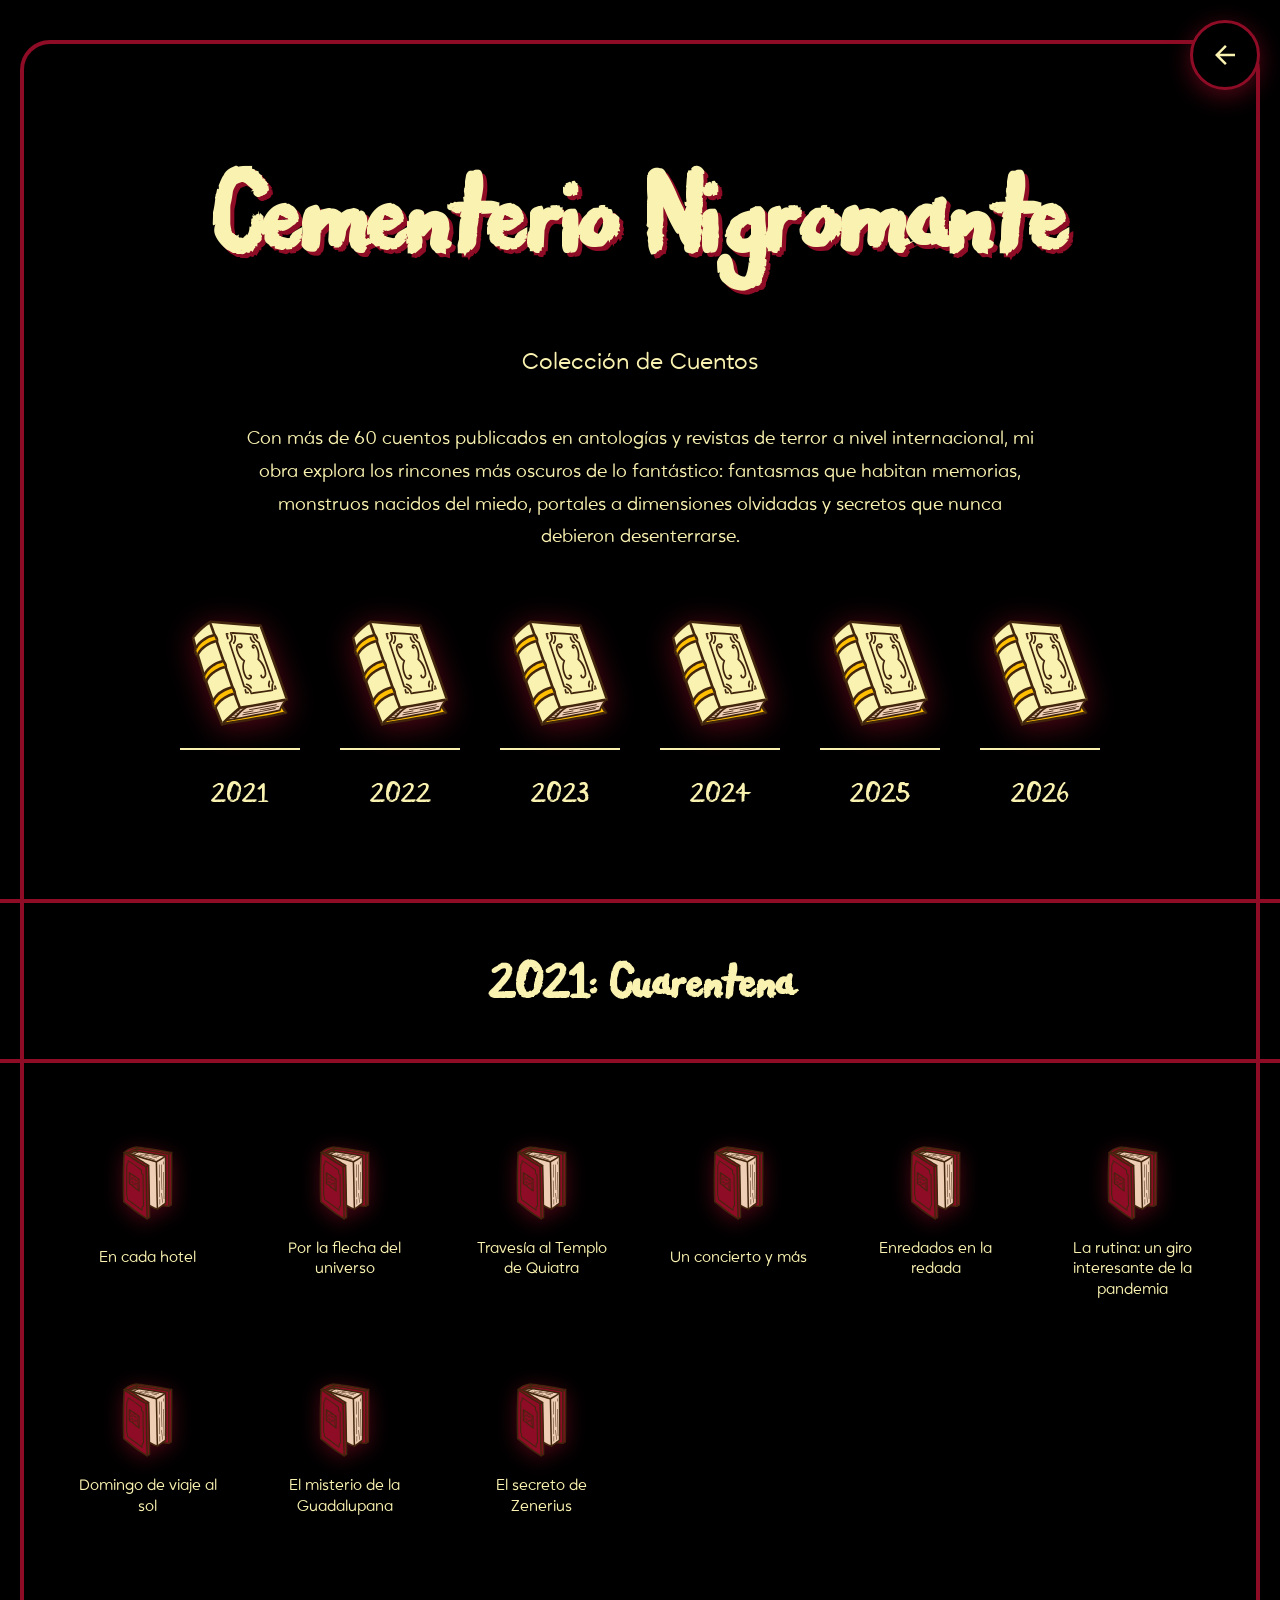
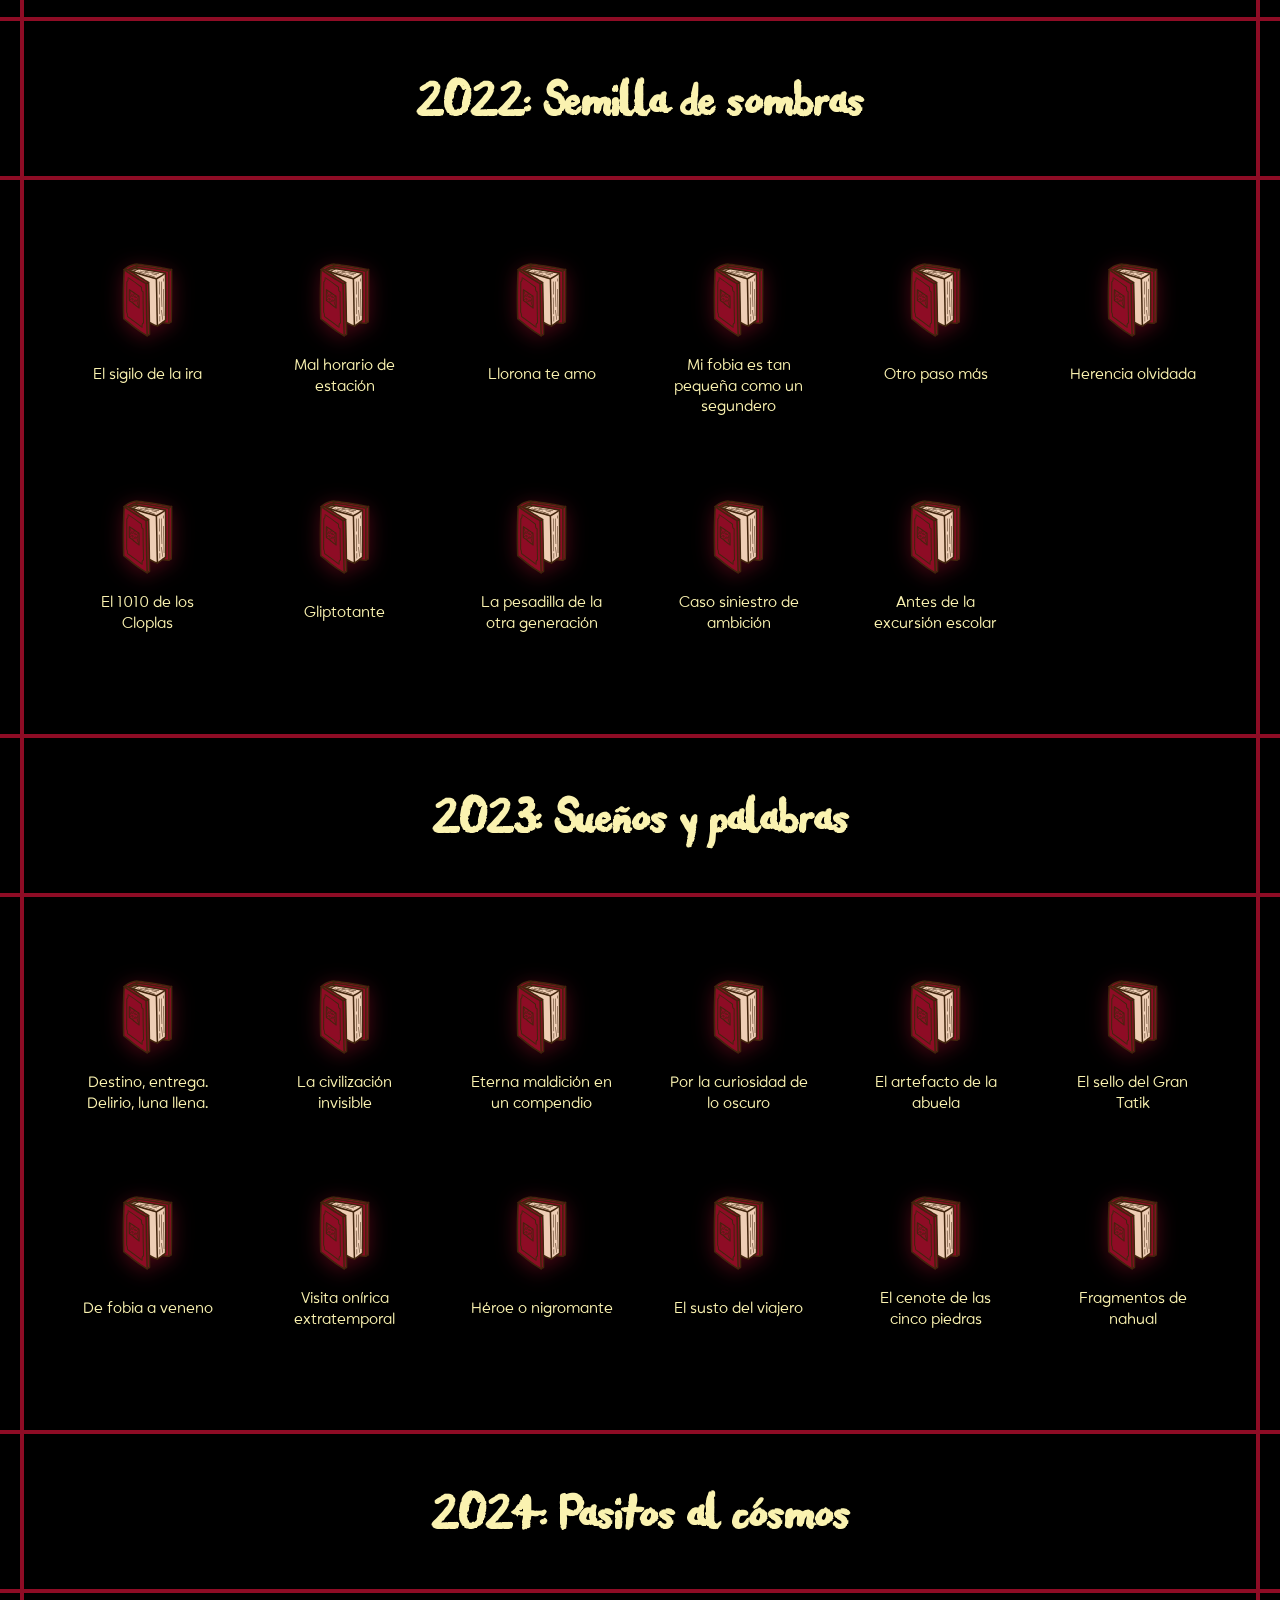
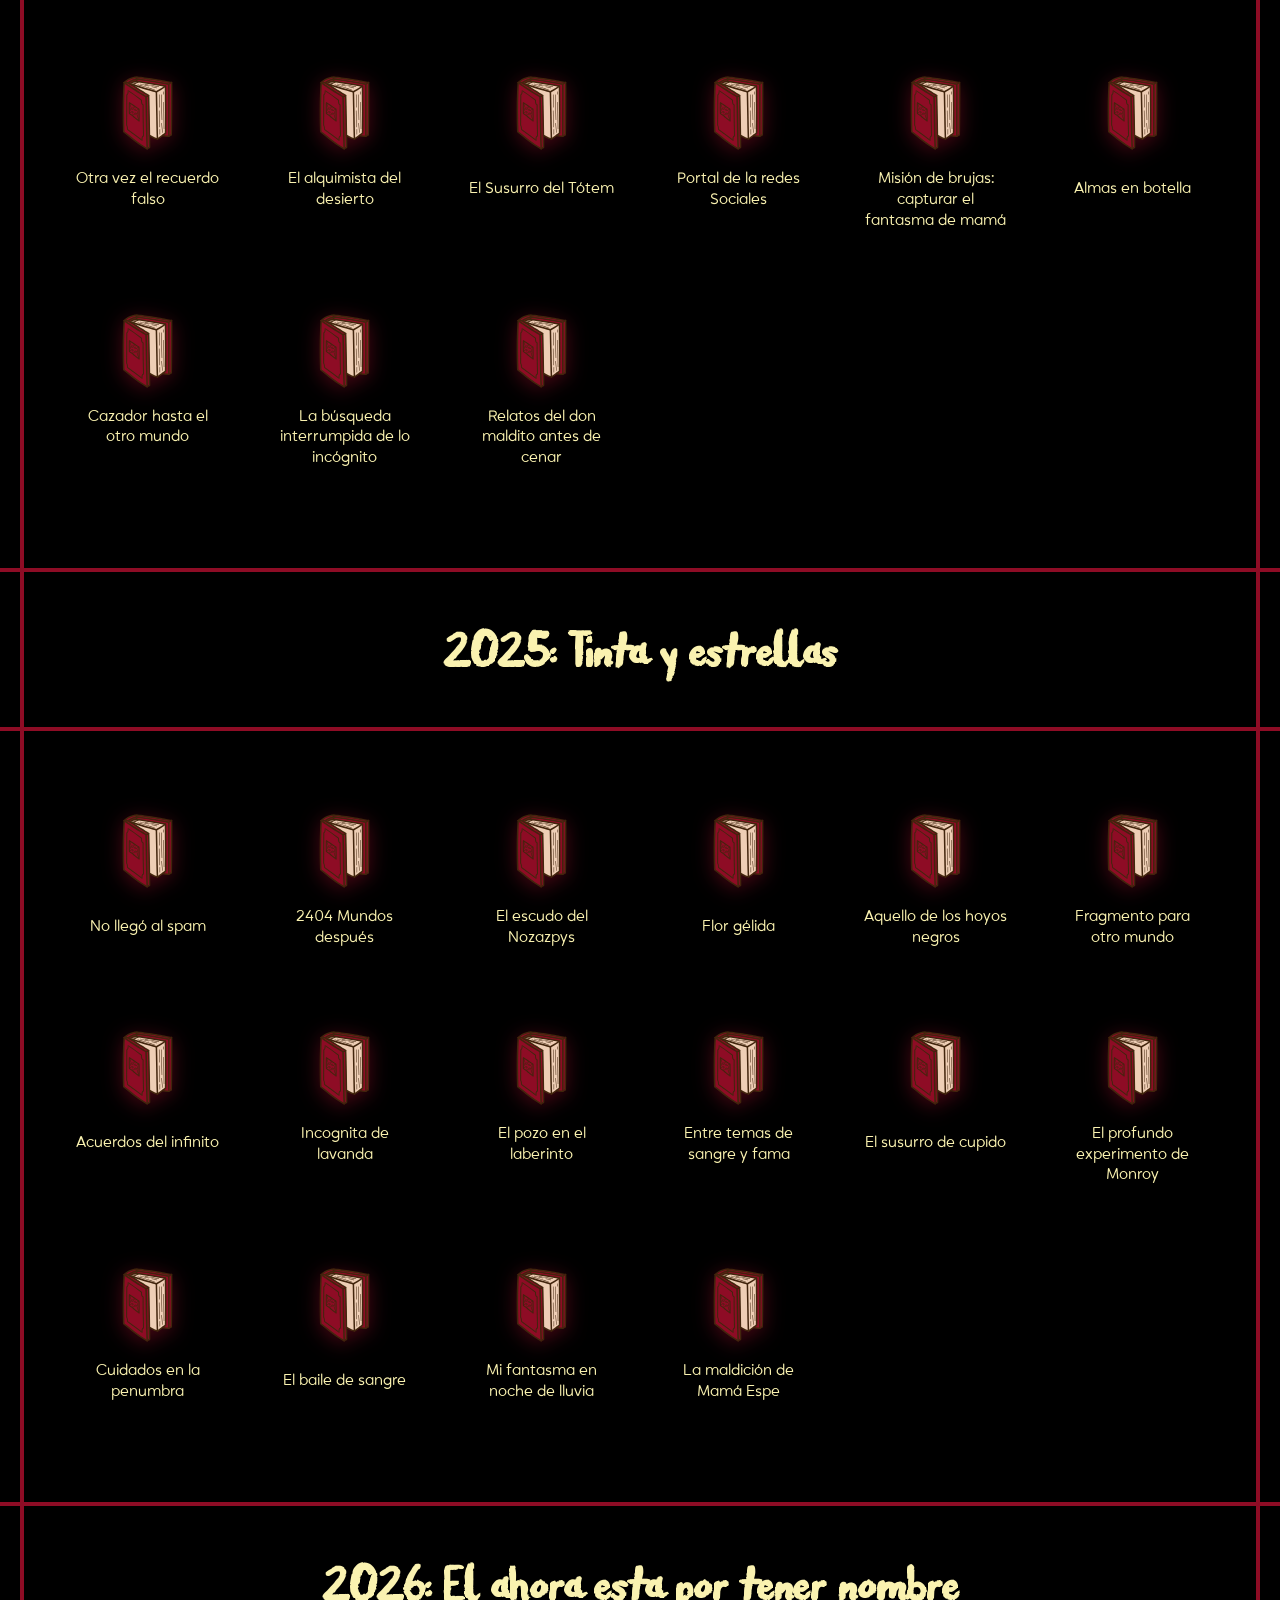
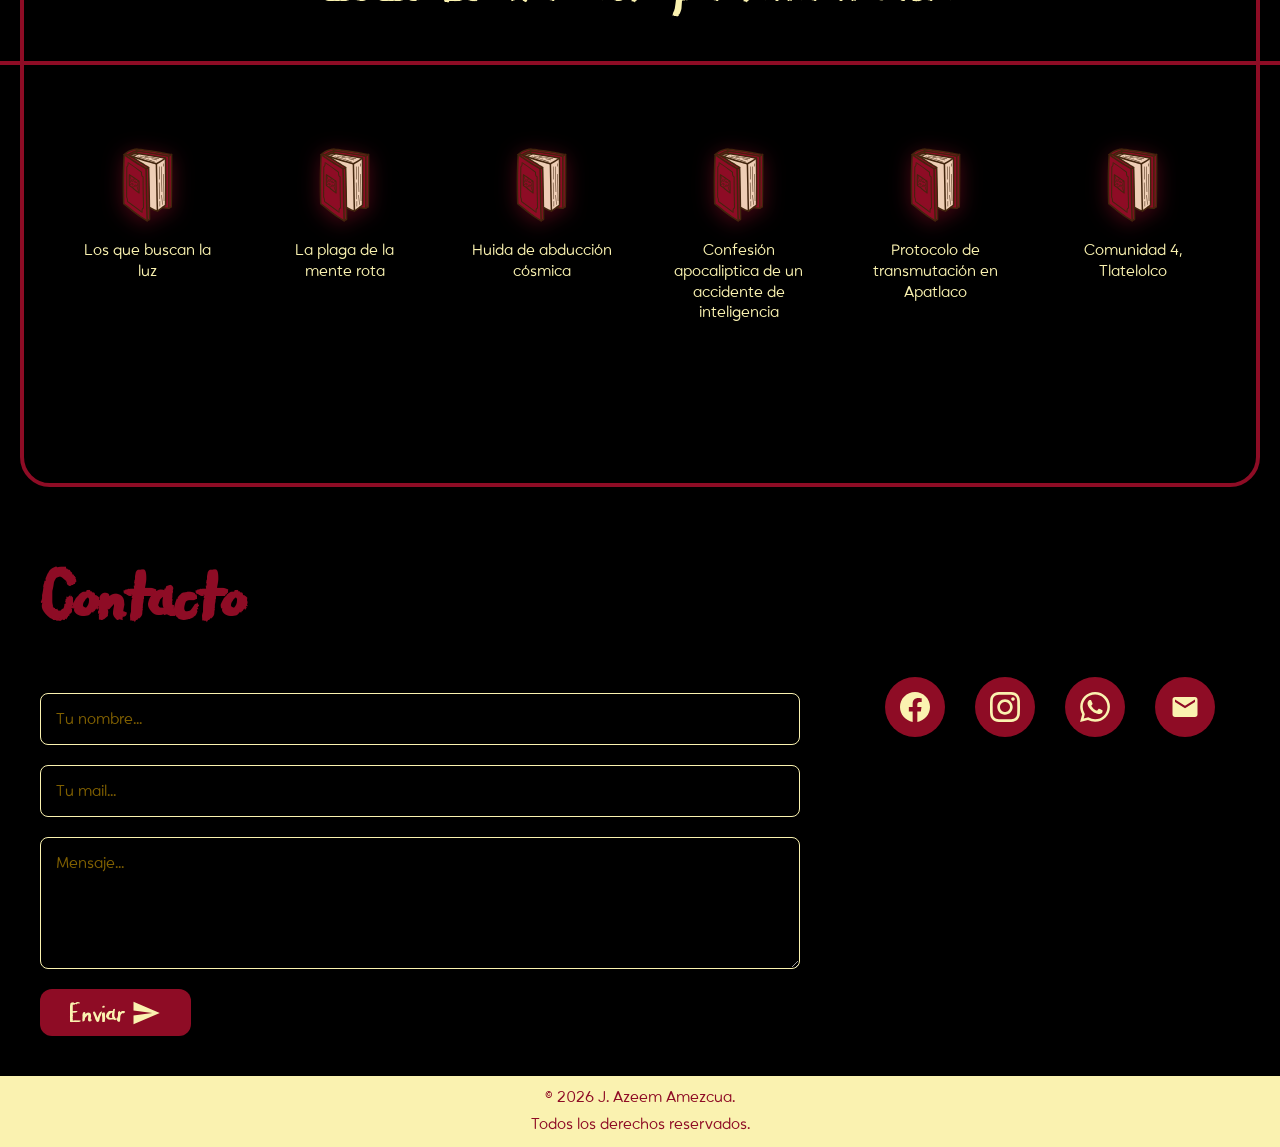
==== commit 06c0098e: "visitas de cemetery" ====
--- a/data/cemetery.html
+++ b/data/cemetery.html
@@ -1,6 +1,16 @@
 <!DOCTYPE html>
 <html lang="es">
 <head>
+    <!-- Google tag (gtag.js) -->
+    <script async src="https://www.googletagmanager.com/gtag/js?id=G-KQWYXJ09XT"></script>
+    <script>
+    window.dataLayer = window.dataLayer || [];
+    function gtag(){dataLayer.push(arguments);}
+    gtag('js', new Date());
+
+    gtag('config', 'G-KQWYXJ09XT');
+    </script>
+    
     <meta charset="UTF-8">
     <meta name="viewport" content="width=device-width, initial-scale=1.0">
     <meta name="description" content="Cementerio Nigromante - Colección completa de cuentos de J. Azeem Amezcua">
@@ -8,15 +18,16 @@
     <meta name="keywords" content="escritor terror, ciencia ficción, literatura mexicana, cuentos de horror, Amistad Nigromante">
     <title>Cementerio Nigromante | J. Azeem Amezcua</title>
     <!-- Iconos y Favicon -->
-    <link rel="icon" type="image/svg+xml" href="data/img/favicon.svg">
-    <link rel="apple-touch-icon" href="data/img/apple-touch-icon.png">
-    <link rel="icon" type="image/x-icon" href="data/img/favicon.ico">
+    <link rel="icon" type="image/svg+xml" href="img/favicon.svg">
+    <link rel="apple-touch-icon" href="img/apple-touch-icon.png">
+    <link rel="icon" type="image/x-icon" href="img/favicon.ico">
     
     <!-- Mobile & Theme -->
     <meta name="theme-color" content="#8e0c25">
     <meta name="robots" content="index, follow, max-image-preview:large, max-snippet:-1, max-video-preview:-1">
     <link rel="stylesheet" href="styles.css">
 </head>
+
 <body class="cemetery-page">
     <!-- Botón volver al inicio (flotante) -->
     <a href="../index.html" class="back-home-button" title="Volver al inicio">
@@ -201,10 +212,10 @@
                 </div>
                 
                 <!-- Contador de visitantes -->
-                <div class="visitor-counter">
+                <!-- <div class="visitor-counter">
                     <span class="visitor-label">Visitante No.</span>
                     <span class="visitor-count" id="visitorCount">0</span>
-                </div>
+                </div> -->
             </div>
         </div>
 
